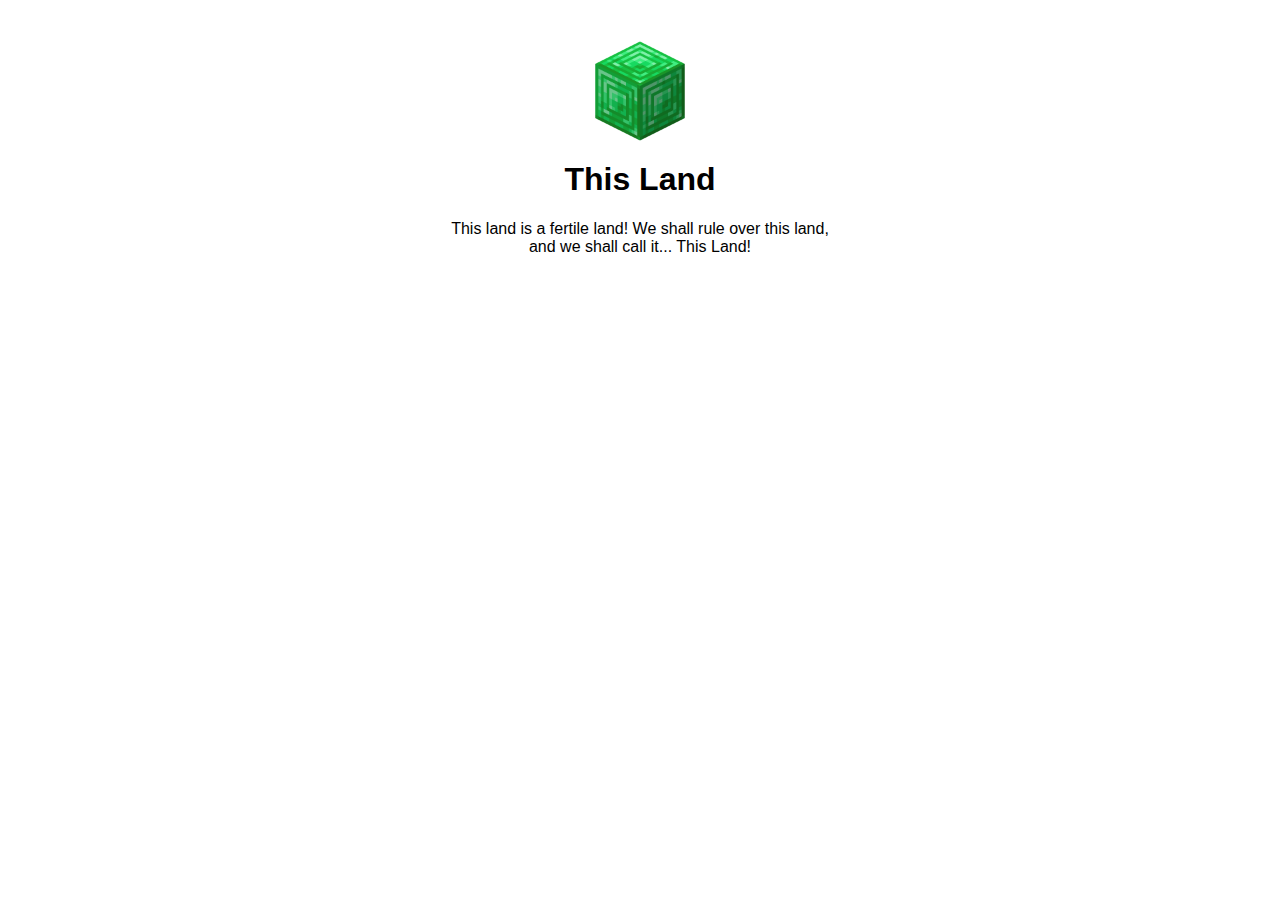
==== index.html @ 5dd57ade "Add some icons and basic styling" ====
<!DOCTYPE html>
<html lang="en-GB">
	<head>
		<title>This Land</title>
		<link rel="stylesheet" href="/site.css" />
	</head>
	<body>
		<h1>This Land</h1>
		<p>This land is a fertile land! We shall rule over this land, and we shall call it... This Land!</p>
	</body>
</html>
---- site.css ----
html,
body {
	margin: 0;
}

body {
	font-family: sans-serif;
	padding: 20px;
	text-align: center;
}

h1,
p {
	margin-left: auto;
	margin-right: auto;
	max-width: 400px;
}

h1 {
	background-image: url(/icon-300.png);
	background-position: top center;
	background-repeat: no-repeat;
	background-size: 100px;
	padding-top: 120px;
}
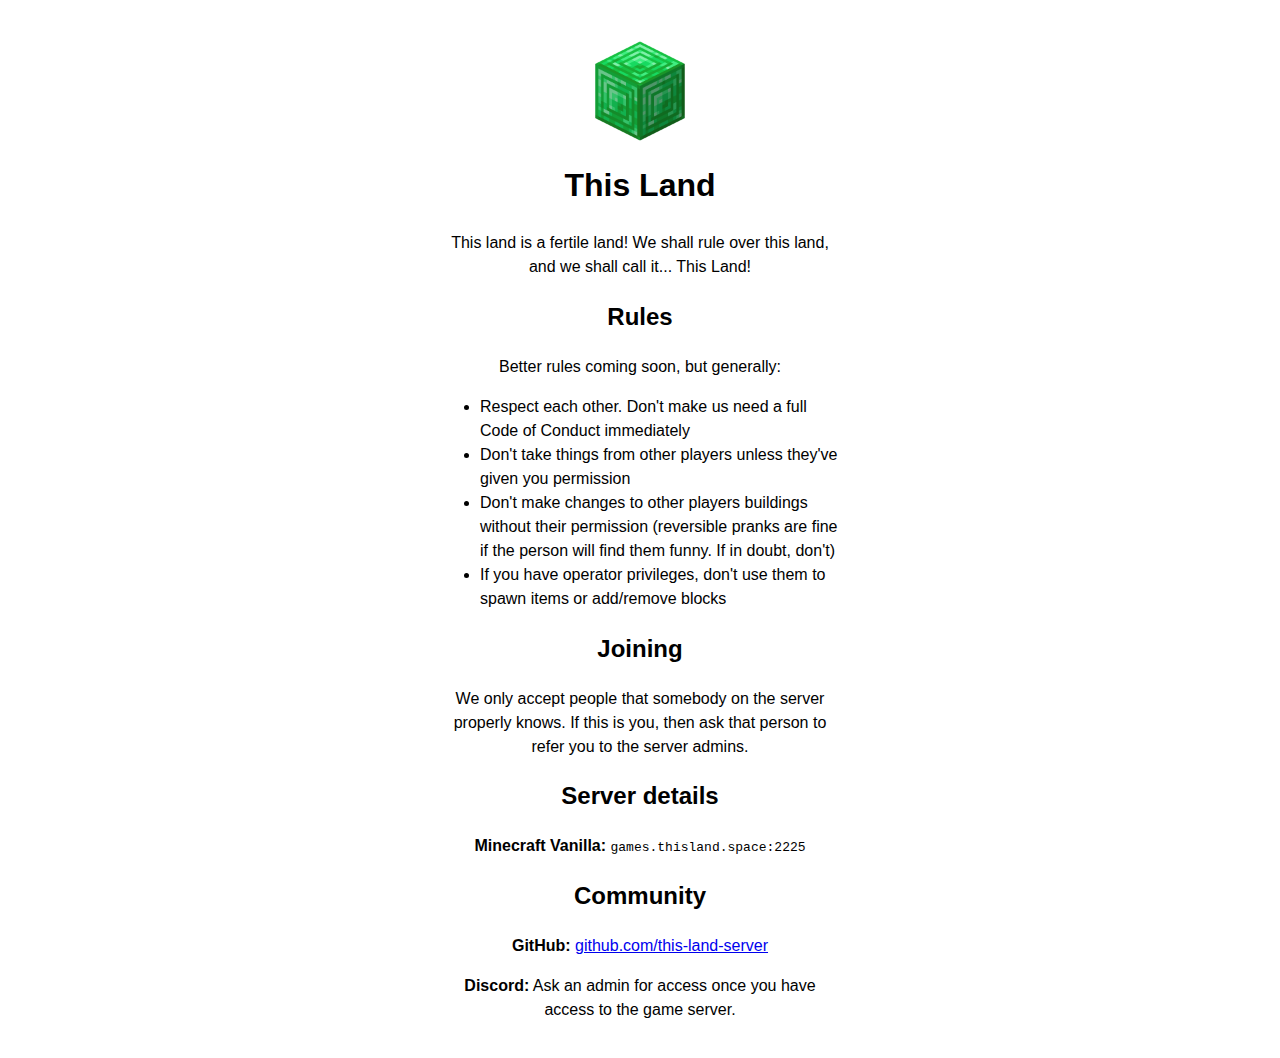
==== commit 0d1797c3: "Add a proper home page" ====
--- a/index.html
+++ b/index.html
@@ -5,7 +5,40 @@
 		<link rel="stylesheet" href="/site.css" />
 	</head>
 	<body>
-		<h1>This Land</h1>
-		<p>This land is a fertile land! We shall rule over this land, and we shall call it... This Land!</p>
+		<main>
+
+			<h1>This Land</h1>
+			<p>This land is a fertile land! We shall rule over this land, and we shall call it... This Land!</p>
+
+			<h2>Rules</h2>
+
+			<p>Better rules coming soon, but generally:</p>
+			<ul>
+				<li>Respect each other. Don't make us need a full Code of Conduct immediately</li>
+				<li>Don't take things from other players unless they've given you permission</li>
+				<li>Don't make changes to other players buildings without their permission (reversible pranks are fine if the person will find them funny. If in doubt, don't)</li>
+				<li>If you have operator privileges, don't use them to spawn items or add/remove blocks</li>
+			</ul>
+
+			<h2>Joining</h2>
+			<p>We only accept people that somebody on the server properly knows. If this is you, then ask that person to refer you to the server admins.</p>
+
+			<h2>Server details</h2>
+			<p>
+				<strong>Minecraft Vanilla:</strong>
+				<code>games.thisland.space:2225</code>
+			</p>
+
+			<h2>Community</h2>
+			<p>
+				<strong>GitHub:</strong>
+				<a href="https://github.com/this-land-server">github.com/this-land-server</a>
+			</p>
+			<p>
+				<strong>Discord:</strong>
+				Ask an admin for access once you have access to the game server.
+			</p>
+
+		</main>
 	</body>
 </html>--- a/site.css
+++ b/site.css
@@ -6,15 +6,20 @@
 
 body {
 	font-family: sans-serif;
+	line-height: 1.5;
 	padding: 20px;
-	text-align: center;
+}
+
+main {
+	margin-left: auto;
+	margin-right: auto;
+	max-width: 400px;
 }
 
 h1,
+h2,
 p {
-	margin-left: auto;
-	margin-right: auto;
-	max-width: 400px;
+	text-align: center;
 }
 
 h1 {
@@ -24,3 +29,22 @@
 	background-size: 100px;
 	padding-top: 120px;
 }
+
+dl {
+	display: flex;
+	flex-wrap: wrap;
+}
+dt,
+dd {
+	box-sizing: border-box;
+	flex-basis: 25%;
+	flex-grow: 1;
+}
+dt {
+	font-weight: bold;
+	text-align: left;
+	padding-right: 20px;
+}
+dl {
+	text-align: left;
+}